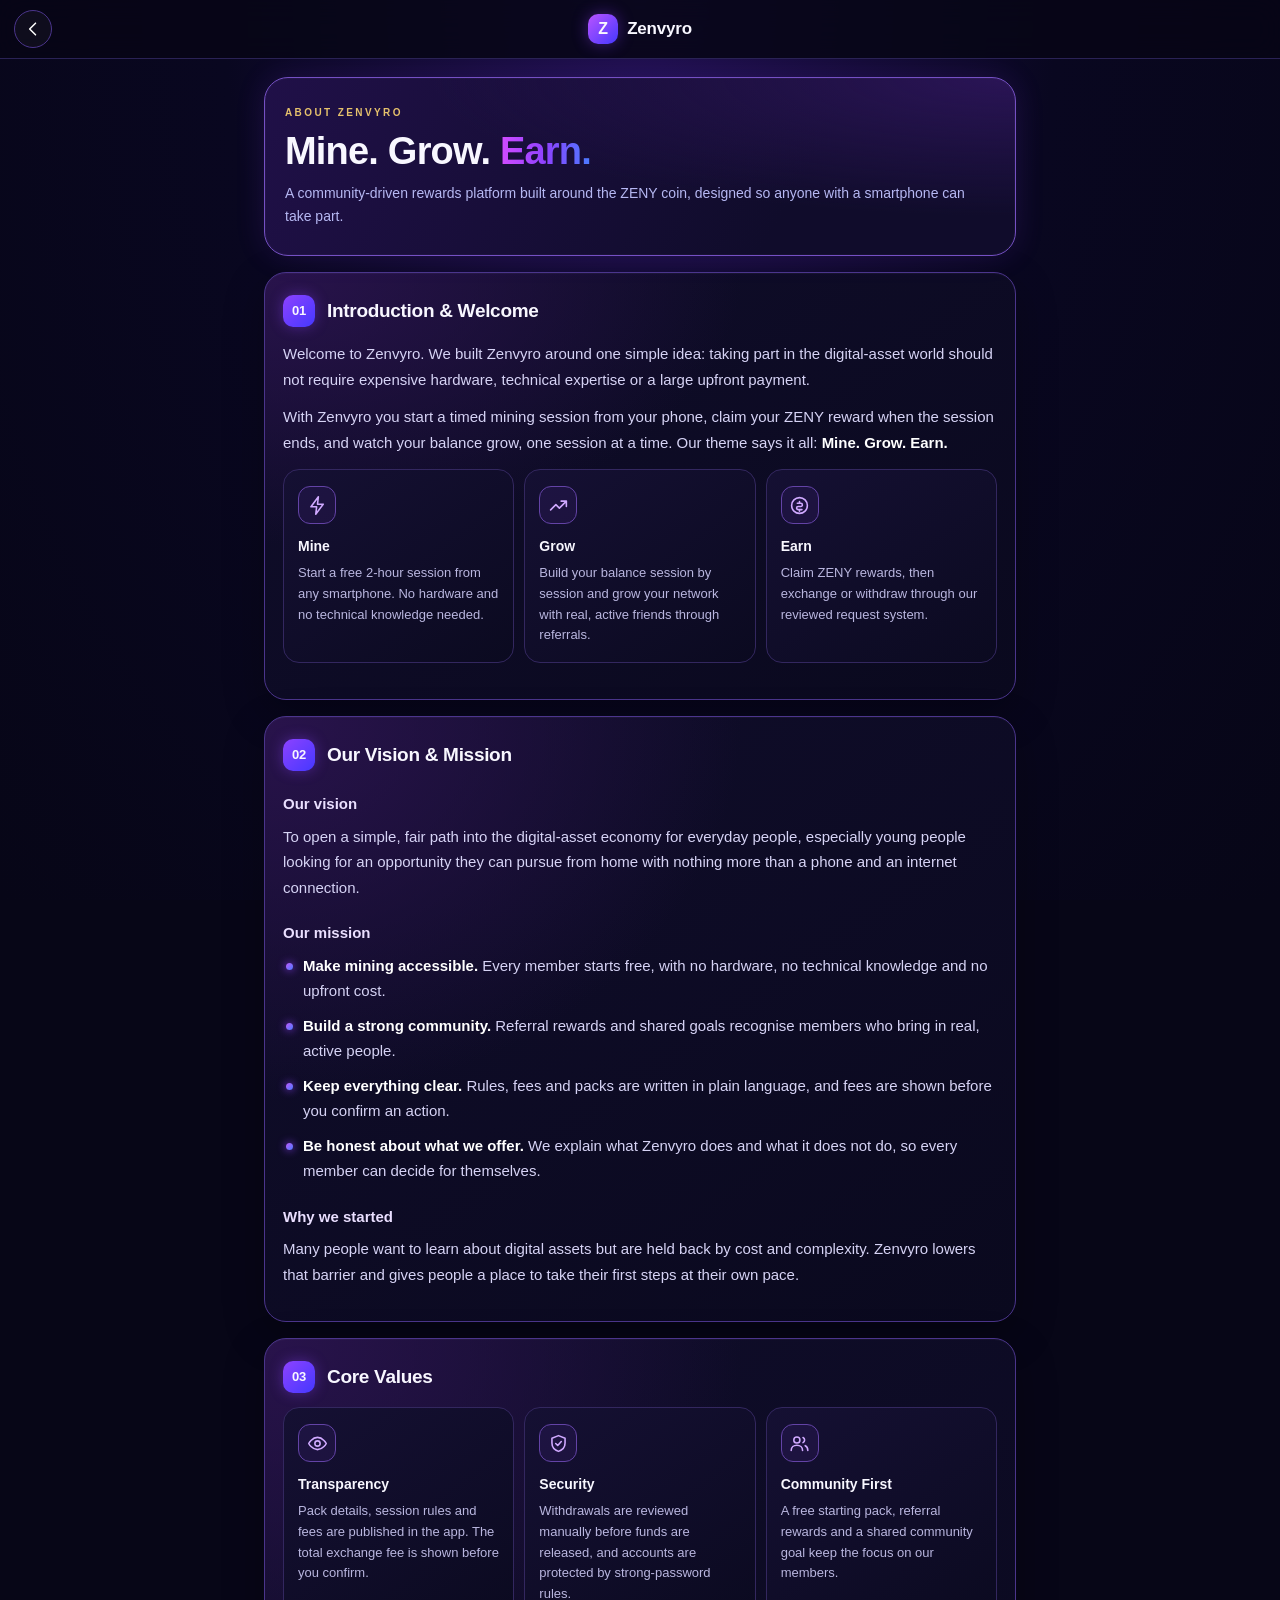
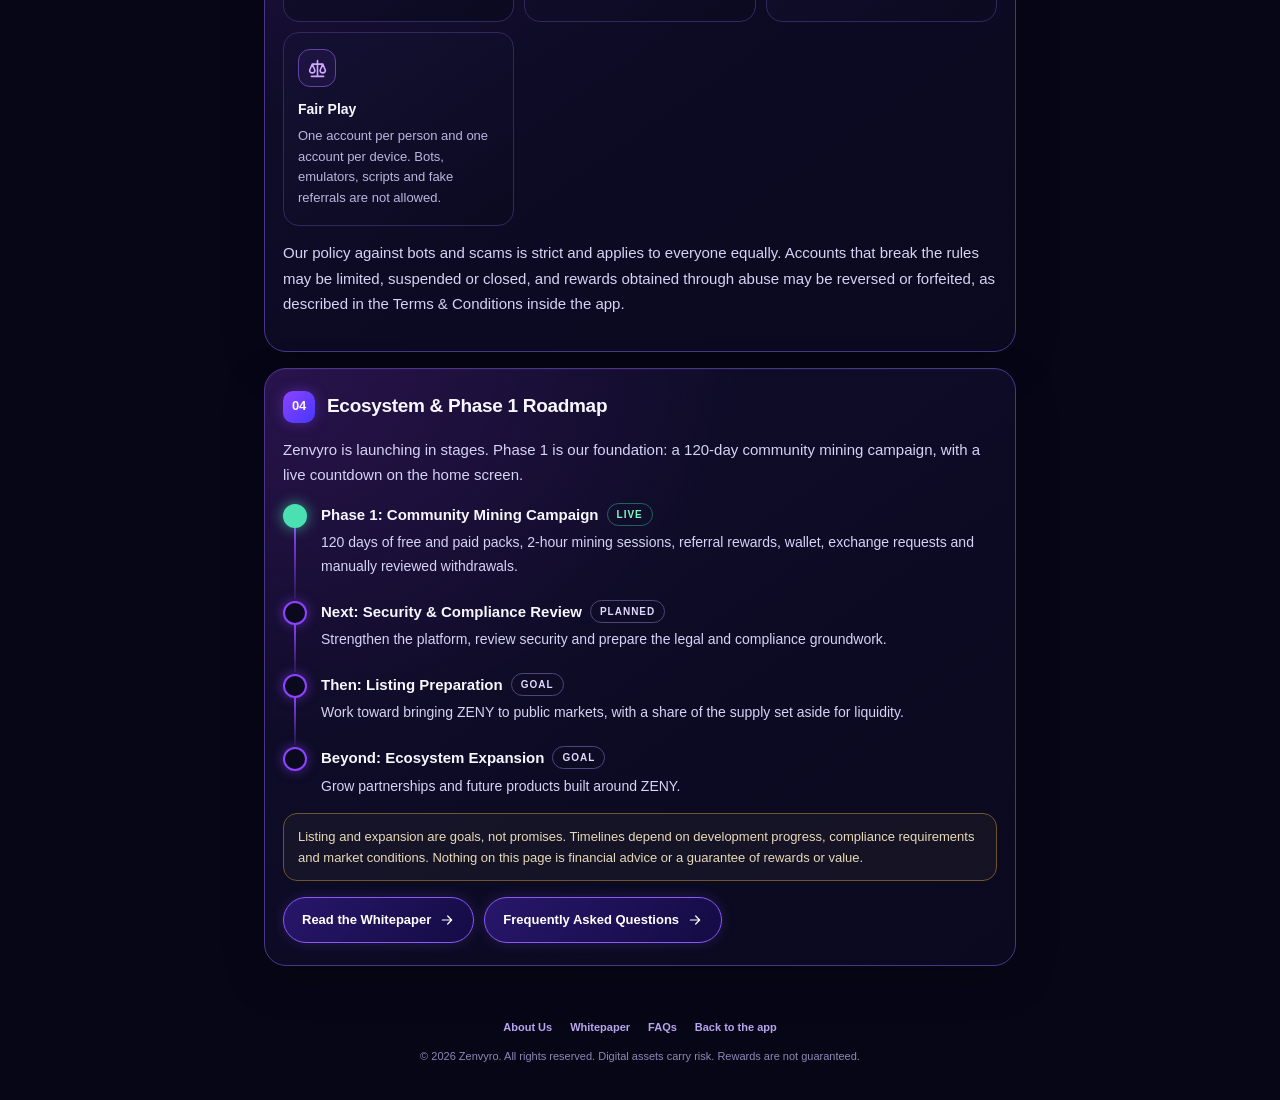
==== about.html @ 91e7bd4b "Add files via upload" ====
<!DOCTYPE html>
<html lang="en">
<head>
<meta charset="utf-8">
<meta name="viewport" content="width=device-width,initial-scale=1,viewport-fit=cover">
<meta name="theme-color" content="#070617">
<title>About Us | Zenvyro</title>
<link rel="stylesheet" href="info-pages.css">
</head>
<body>
<header class="ip-top"><a class="ip-back" href="index.html" aria-label="Back to the app"><svg viewBox="0 0 24 24" fill="none" stroke="currentColor" stroke-width="1.8" stroke-linecap="round" stroke-linejoin="round" aria-hidden="true"><path d="M15 5l-7 7 7 7"/></svg></a><div class="ip-brand"><span class="ip-mark">Z</span>Zenvyro</div><span class="ip-spacer"></span></header>
<main class="ip-wrap">
<section class="ip-hero"><span class="ip-eyebrow">ABOUT ZENVYRO</span><h1>Mine. Grow. <em>Earn.</em></h1><p>A community-driven rewards platform built around the ZENY coin, designed so anyone with a smartphone can take part.</p></section>
<section class="ip-card" id="s1"><h2><span class="ip-num">01</span>Introduction &amp; Welcome</h2>
<p>Welcome to Zenvyro. We built Zenvyro around one simple idea: taking part in the digital-asset world should not require expensive hardware, technical expertise or a large upfront payment.</p>
<p>With Zenvyro you start a timed mining session from your phone, claim your ZENY reward when the session ends, and watch your balance grow, one session at a time. Our theme says it all: <b>Mine. Grow. Earn.</b></p>
<div class="ip-grid"><div class="ip-tile"><span class="ip-ic"><svg viewBox="0 0 24 24" fill="none" stroke="currentColor" stroke-width="1.8" stroke-linecap="round" stroke-linejoin="round" aria-hidden="true"><path d="M13 2 4.5 13.500H11L10 22l8.500-11.500H12z"/></svg></span><b>Mine</b><p>Start a free 2-hour session from any smartphone. No hardware and no technical knowledge needed.</p></div><div class="ip-tile"><span class="ip-ic"><svg viewBox="0 0 24 24" fill="none" stroke="currentColor" stroke-width="1.8" stroke-linecap="round" stroke-linejoin="round" aria-hidden="true"><path d="M3 17l6-6 4 4 8-8M15 7h6v6"/></svg></span><b>Grow</b><p>Build your balance session by session and grow your network with real, active friends through referrals.</p></div><div class="ip-tile"><span class="ip-ic"><svg viewBox="0 0 24 24" fill="none" stroke="currentColor" stroke-width="1.8" stroke-linecap="round" stroke-linejoin="round" aria-hidden="true"><circle cx="12" cy="12" r="9"/><path d="M9.500 9.500h4a1.800 1.800 0 0 1 0 3.600h-3a1.800 1.800 0 0 0 0 3.600h4.300M12 7.500v1.800M12 16.700v1.800"/></svg></span><b>Earn</b><p>Claim ZENY rewards, then exchange or withdraw through our reviewed request system.</p></div></div>
</section>
<section class="ip-card" id="s2"><h2><span class="ip-num">02</span>Our Vision &amp; Mission</h2>
<h3>Our vision</h3>
<p>To open a simple, fair path into the digital-asset economy for everyday people, especially young people looking for an opportunity they can pursue from home with nothing more than a phone and an internet connection.</p>
<h3>Our mission</h3>
<ul><li><b>Make mining accessible.</b> Every member starts free, with no hardware, no technical knowledge and no upfront cost.</li><li><b>Build a strong community.</b> Referral rewards and shared goals recognise members who bring in real, active people.</li><li><b>Keep everything clear.</b> Rules, fees and packs are written in plain language, and fees are shown before you confirm an action.</li><li><b>Be honest about what we offer.</b> We explain what Zenvyro does and what it does not do, so every member can decide for themselves.</li></ul>
<h3>Why we started</h3>
<p>Many people want to learn about digital assets but are held back by cost and complexity. Zenvyro lowers that barrier and gives people a place to take their first steps at their own pace.</p>
</section>
<section class="ip-card" id="s3"><h2><span class="ip-num">03</span>Core Values</h2>
<div class="ip-grid"><div class="ip-tile"><span class="ip-ic"><svg viewBox="0 0 24 24" fill="none" stroke="currentColor" stroke-width="1.8" stroke-linecap="round" stroke-linejoin="round" aria-hidden="true"><path d="M2 12s3.600-7 10-7 10 7 10 7-3.600 7-10 7S2 12 2 12z"/><circle cx="12" cy="12" r="3"/></svg></span><b>Transparency</b><p>Pack details, session rules and fees are published in the app. The total exchange fee is shown before you confirm.</p></div><div class="ip-tile"><span class="ip-ic"><svg viewBox="0 0 24 24" fill="none" stroke="currentColor" stroke-width="1.8" stroke-linecap="round" stroke-linejoin="round" aria-hidden="true"><path d="M12 3l7.500 3v5.500c0 4.600-3.100 8-7.500 9.500-4.400-1.500-7.500-4.900-7.500-9.500V6z"/><path d="M8.800 12l2.300 2.300 4.100-4.600"/></svg></span><b>Security</b><p>Withdrawals are reviewed manually before funds are released, and accounts are protected by strong-password rules.</p></div><div class="ip-tile"><span class="ip-ic"><svg viewBox="0 0 24 24" fill="none" stroke="currentColor" stroke-width="1.8" stroke-linecap="round" stroke-linejoin="round" aria-hidden="true"><circle cx="9" cy="8" r="3.500"/><path d="M2.500 20c0-3.600 2.900-6 6.500-6s6.500 2.400 6.500 6M16 5.200a3.200 3.200 0 0 1 0 5.800M18.500 14.500c2 .8 3 2.700 3 5.500"/></svg></span><b>Community First</b><p>A free starting pack, referral rewards and a shared community goal keep the focus on our members.</p></div><div class="ip-tile"><span class="ip-ic"><svg viewBox="0 0 24 24" fill="none" stroke="currentColor" stroke-width="1.8" stroke-linecap="round" stroke-linejoin="round" aria-hidden="true"><path d="M12 3v18M5 21h14M6 7h12M6 7l-3 7a3 3 0 0 0 6 0zM18 7l-3 7a3 3 0 0 0 6 0z"/></svg></span><b>Fair Play</b><p>One account per person and one account per device. Bots, emulators, scripts and fake referrals are not allowed.</p></div></div>
<p>Our policy against bots and scams is strict and applies to everyone equally. Accounts that break the rules may be limited, suspended or closed, and rewards obtained through abuse may be reversed or forfeited, as described in the Terms &amp; Conditions inside the app.</p>
</section>
<section class="ip-card" id="s4"><h2><span class="ip-num">04</span>Ecosystem &amp; Phase 1 Roadmap</h2>
<p>Zenvyro is launching in stages. Phase 1 is our foundation: a 120-day community mining campaign, with a live countdown on the home screen.</p>
<div class="ip-steps"><div class="ip-step live"><span class="ip-dot"></span><b>Phase 1: Community Mining Campaign<span class="ip-tag">LIVE</span></b><p>120 days of free and paid packs, 2-hour mining sessions, referral rewards, wallet, exchange requests and manually reviewed withdrawals.</p></div><div class="ip-step"><span class="ip-dot"></span><b>Next: Security &amp; Compliance Review<span class="ip-tag">PLANNED</span></b><p>Strengthen the platform, review security and prepare the legal and compliance groundwork.</p></div><div class="ip-step"><span class="ip-dot"></span><b>Then: Listing Preparation<span class="ip-tag">GOAL</span></b><p>Work toward bringing ZENY to public markets, with a share of the supply set aside for liquidity.</p></div><div class="ip-step"><span class="ip-dot"></span><b>Beyond: Ecosystem Expansion<span class="ip-tag">GOAL</span></b><p>Grow partnerships and future products built around ZENY.</p></div></div>
<div class="ip-note">Listing and expansion are goals, not promises. Timelines depend on development progress, compliance requirements and market conditions. Nothing on this page is financial advice or a guarantee of rewards or value.</div>
<div class="ip-cta"><a class="ip-btn" href="whitepaper.html">Read the Whitepaper <svg viewBox="0 0 24 24" fill="none" stroke="currentColor" stroke-width="1.8" stroke-linecap="round" stroke-linejoin="round" aria-hidden="true"><path d="M5 12h14M13 6l6 6-6 6"/></svg></a><a class="ip-btn" href="faq.html">Frequently Asked Questions <svg viewBox="0 0 24 24" fill="none" stroke="currentColor" stroke-width="1.8" stroke-linecap="round" stroke-linejoin="round" aria-hidden="true"><path d="M5 12h14M13 6l6 6-6 6"/></svg></a></div>
</section>

</main>
<footer class="ip-foot"><nav><a href="about.html">About Us</a><a href="whitepaper.html">Whitepaper</a><a href="faq.html">FAQs</a><a href="index.html">Back to the app</a></nav>
<div>&copy; <span id="yr">2026</span> Zenvyro. All rights reserved. Digital assets carry risk. Rewards are not guaranteed.</div></footer>
<script>document.getElementById("yr").textContent=new Date().getFullYear();</script>
</body>
</html>
---- info-pages.css ----
/* Zenvyro information pages (About, FAQs, Whitepaper). New file; the app's own styles are untouched. */
:root{--bg:#070617;--tx:#f8f7ff;--mu:#b6b8f3;--line:#33275f;--gold:#e5c16c;--pu:#8d42ff;--vi:#c05aff}
*{box-sizing:border-box}
html{-webkit-text-size-adjust:100%;scroll-behavior:smooth}
body{margin:0;color:var(--tx);font:15px/1.7 -apple-system,BlinkMacSystemFont,"Segoe UI",Roboto,Helvetica,Arial,sans-serif;background:radial-gradient(ellipse at 50% 0,#211052 0,#090720 46%,#070617 100%) fixed #070617}
a{color:#c69aff}
svg{display:block}
.ip-top{position:sticky;top:0;z-index:10;display:flex;align-items:center;justify-content:space-between;padding:calc(env(safe-area-inset-top,0px) + 10px) 14px 10px;background:#070617dd;backdrop-filter:blur(14px);-webkit-backdrop-filter:blur(14px);border-bottom:1px solid #2a2255}
.ip-back{display:grid;place-items:center;width:38px;height:38px;border:1px solid #4b358c;border-radius:50%;color:#fff;background:#ffffff08}
.ip-back svg{width:20px;height:20px}
.ip-brand{display:flex;align-items:center;gap:9px;font-weight:800;font-size:17px;letter-spacing:-.2px}
.ip-mark{display:grid;place-items:center;width:30px;height:30px;border-radius:10px;font-size:16px;font-weight:900;background:linear-gradient(135deg,#ba53ff,#4538ff);box-shadow:0 0 16px #8d42ff66}
.ip-spacer{width:38px}
.ip-wrap{max-width:780px;margin:0 auto;padding:18px 14px 30px}
.ip-hero{position:relative;overflow:hidden;margin-bottom:16px;padding:26px 20px;border:1px solid #7550c4;border-radius:24px;background:radial-gradient(ellipse at 100% 0,#2a1456 0,transparent 55%),linear-gradient(120deg,#201048,#100c2b 70%);box-shadow:0 0 30px #8d42ff22,inset 0 0 0 1px #ffffff06}
.ip-eyebrow{display:block;color:var(--gold);font-size:10px;font-weight:800;letter-spacing:2.4px}
.ip-hero h1{margin:9px 0 8px;font-size:clamp(26px,7vw,38px);line-height:1.15;letter-spacing:-.8px}
.ip-hero h1 em{font-style:normal;background:linear-gradient(90deg,#d24bff,#8d42ff,#4a7bff);-webkit-background-clip:text;background-clip:text;color:transparent}
.ip-hero p{margin:0;color:var(--mu);font-size:14px}
.ip-card{margin-bottom:16px;padding:22px 18px;border:1px solid #4b358c;border-radius:22px;background:radial-gradient(ellipse at 0 0,#29134c 0,transparent 45%),linear-gradient(145deg,#100d2b,#0a091e);box-shadow:0 14px 40px #0004,inset 0 1px #ffffff08}
.ip-card h2{display:flex;align-items:center;gap:12px;margin:0 0 14px;font-size:19px;line-height:1.3;letter-spacing:-.3px}
.ip-num{display:grid;place-items:center;flex:none;width:32px;height:32px;border-radius:10px;font-size:13px;font-weight:800;background:linear-gradient(135deg,#8d42ff,#4538ff);box-shadow:0 0 14px #8d42ff66}
.ip-card h3{margin:20px 0 7px;font-size:15px;color:#eadfff}
.ip-card p{margin:0 0 12px;color:#d6d3f5}
.ip-card ul{margin:0 0 12px;padding:0;list-style:none}
.ip-card li{position:relative;margin:0 0 9px;padding-left:20px;color:#d6d3f5}
.ip-card li:before{content:"";position:absolute;left:3px;top:.66em;width:7px;height:7px;border-radius:50%;background:linear-gradient(135deg,#c05aff,#4a7bff);box-shadow:0 0 8px #8d42ff}
.ip-card li b,.ip-card p b{color:#fff}
.ip-grid{display:grid;grid-template-columns:repeat(auto-fit,minmax(210px,1fr));gap:10px;margin:14px 0}
.ip-tile{padding:16px 14px;border:1px solid var(--line);border-radius:16px;background:linear-gradient(145deg,#151033,#0b0a20);transition:transform .2s,border-color .2s,box-shadow .2s}
.ip-ic{display:grid;place-items:center;width:38px;height:38px;border:1px solid #6343a6;border-radius:12px;color:#d0a9ff;background:#8d42ff14}
.ip-ic svg{width:21px;height:21px}
.ip-tile b{display:block;margin:11px 0 4px;font-size:14px}
.ip-tile p{margin:0;font-size:13px;line-height:1.6;color:#b9b6df}
@media (hover:hover){.ip-tile:hover{transform:translateY(-3px);border-color:#8d42ff;box-shadow:0 10px 26px #8d42ff33}}
.ip-steps{margin:14px 0 4px}
.ip-step{position:relative;padding:0 0 20px 38px}
.ip-step:before{content:"";position:absolute;left:11px;top:24px;bottom:0;width:2px;background:linear-gradient(#8d42ff,#8d42ff22)}
.ip-step:last-child{padding-bottom:0}.ip-step:last-child:before{display:none}
.ip-dot{position:absolute;left:0;top:2px;width:24px;height:24px;border-radius:50%;border:2px solid #8d42ff;background:#0a091e;box-shadow:0 0 12px #8d42ff88}
.ip-step.live .ip-dot{background:#4be0b2;border-color:#4be0b2;box-shadow:0 0 14px #4be0b2aa}
.ip-step b{display:flex;flex-wrap:wrap;align-items:center;gap:8px;font-size:15px}
.ip-tag{padding:2px 9px;border:1px solid #54427d;border-radius:99px;color:#e3d8ff;font-size:10px;font-weight:800;letter-spacing:1px}
.ip-step.live .ip-tag{color:#7affc0;border-color:#2ee59d66}
.ip-step p{margin:4px 0 0;font-size:14px}
.ip-note{margin:14px 0 0;padding:12px 14px;border:1px solid #70552b;border-radius:14px;background:#e5c16c0b;color:#e7d9b7;font-size:13px;line-height:1.65}
.ip-cta{display:flex;flex-wrap:wrap;gap:10px;margin-top:16px}
.ip-btn{display:inline-flex;align-items:center;gap:8px;padding:11px 18px;border:1px solid #8b57ff;border-radius:99px;color:#fff;text-decoration:none;font-size:13px;font-weight:700;background:linear-gradient(135deg,#3a1f9a99,#1a0c5a99);box-shadow:0 0 14px #8b57ff33}
.ip-btn svg{width:16px;height:16px}
/* FAQs */
.ip-faqh{display:flex;align-items:center;gap:12px;margin:26px 2px 12px;font-size:17px;letter-spacing:-.2px}
.ip-faqh .ip-ic{width:34px;height:34px;border-radius:11px}
.ip-q{margin:0 0 9px;border:1px solid var(--line);border-radius:14px;background:linear-gradient(145deg,#151033,#0b0a20);transition:border-color .2s}
.ip-q[open]{border-color:#6a46c4}
.ip-q summary{display:flex;align-items:center;justify-content:space-between;gap:12px;padding:14px;list-style:none;cursor:pointer;font-weight:700;font-size:14px;line-height:1.5}
.ip-q summary::-webkit-details-marker{display:none}
.ip-q summary svg{flex:none;width:18px;height:18px;color:#c69aff;transition:transform .25s}
.ip-q[open] summary svg{transform:rotate(45deg)}
.ip-a{padding:0 14px 15px;color:#cfcbf2;font-size:14px;line-height:1.7}
/* Whitepaper */
.ip-facts{display:grid;grid-template-columns:repeat(2,minmax(0,1fr));gap:10px;margin-top:18px}
.ip-fact{padding:12px;border:1px solid #4b358c;border-radius:14px;background:#ffffff06}
.ip-fact small{display:block;color:#b9b6df;font-size:10px;letter-spacing:.8px}
.ip-fact b{display:block;margin-top:3px;font-size:16px}
.ip-toc{display:grid;grid-template-columns:1fr;gap:8px}
.ip-toc a{display:flex;align-items:center;gap:12px;padding:12px 14px;border:1px solid var(--line);border-radius:14px;background:linear-gradient(145deg,#151033,#0b0a20);color:#f1ecff;text-decoration:none;font-size:14px;font-weight:600}
.ip-toc a span{display:grid;place-items:center;flex:none;width:28px;height:28px;border-radius:9px;font-size:12px;font-weight:800;background:#8d42ff30;color:#d8b9ff}
.ip-tw{overflow-x:auto;margin:14px 0;border:1px solid var(--line);border-radius:14px;-webkit-overflow-scrolling:touch}
.ip-tw table{width:100%;min-width:560px;border-collapse:collapse;font-size:13px}
.ip-tw th{padding:11px 12px;text-align:left;color:var(--gold);font-size:10px;letter-spacing:1.2px;background:#ffffff06}
.ip-tw td{padding:11px 12px;border-top:1px solid #2a2255;color:#d6d3f5;vertical-align:top}
.ip-tw td:first-child{color:#fff;font-weight:700;white-space:nowrap}
.ip-sw{display:inline-block;width:10px;height:10px;margin-right:8px;border-radius:3px}
/* Tokenomics chart */
.tk{display:grid;grid-template-columns:1fr;gap:20px;align-items:center;margin:16px 0 6px;padding:20px 14px;border:1px solid #4b358c;border-radius:20px;background:radial-gradient(ellipse at 50% 0,#2a1456 0,transparent 60%),linear-gradient(145deg,#120e30,#090820);box-shadow:inset 0 0 40px #8d42ff14}
.tk-chart{position:relative;width:min(100%,320px);aspect-ratio:1;margin:0 auto}
.tk-chart svg{width:100%;height:100%;overflow:visible}
.tk-orbit{fill:none;stroke:#8d42ff55;stroke-width:1;stroke-dasharray:2 7;transform-origin:130px 130px;animation:tkSpin 60s linear infinite}
.tk-in{fill:none;stroke:#ffffff0a}
@keyframes tkSpin{to{transform:rotate(360deg)}}
.tk-s{fill:none;cursor:pointer;outline:none;stroke-width:30;filter:drop-shadow(0 0 6px var(--g));transition:stroke-width .25s,opacity .25s,filter .25s,stroke-dasharray 1.1s cubic-bezier(.2,.8,.2,1)}
.tk.has .tk-s{opacity:.3}
.tk.has .tk-s.on{opacity:1;stroke-width:42;filter:drop-shadow(0 0 16px var(--c))}
.tk-center{position:absolute;inset:0;display:flex;flex-direction:column;align-items:center;justify-content:center;gap:2px;padding:0 24%;text-align:center;pointer-events:none}
.tk-center small{font-size:9px;font-weight:800;letter-spacing:1.6px;color:var(--gold);line-height:1.3}
.tk-center b{font-size:30px;line-height:1.1;letter-spacing:-1px;font-variant-numeric:tabular-nums}
.tk-center b.sm{font-size:19px;letter-spacing:-.5px}
.tk-center span{font-size:11px;color:#c9c4ee;font-variant-numeric:tabular-nums}
.tk-leg{display:grid;gap:8px}
.tk-row{display:flex;align-items:center;gap:12px;width:100%;padding:11px 12px;text-align:left;color:inherit;font:inherit;cursor:pointer;border:1px solid var(--line);border-radius:14px;background:linear-gradient(145deg,#151033,#0b0a20);transition:transform .2s,border-color .2s,box-shadow .2s,opacity .2s}
.tk-row i{flex:none;width:12px;height:12px;border-radius:4px;background:var(--c);box-shadow:0 0 10px var(--g)}
.tk-row div{flex:1;min-width:0}
.tk-row b{display:block;font-size:13px;line-height:1.35}
.tk-row small{display:block;color:#a9a5d6;font-size:11px;font-variant-numeric:tabular-nums}
.tk-row strong{font-size:17px;font-variant-numeric:tabular-nums}
.tk.has .tk-row{opacity:.5}
.tk.has .tk-row.on{opacity:1;transform:translateX(4px);border-color:var(--c);box-shadow:0 0 18px var(--g)}
.tk-row:focus-visible{outline:2px solid #c05aff;outline-offset:2px}
@media (min-width:700px){.tk{grid-template-columns:minmax(0,320px) 1fr;padding:24px}.ip-facts{grid-template-columns:repeat(4,minmax(0,1fr))}.ip-toc{grid-template-columns:1fr 1fr}}
@media (prefers-reduced-motion:reduce){.tk-orbit{animation:none}.tk-s{transition:none}html{scroll-behavior:auto}}
/* footer */
.ip-foot{max-width:780px;margin:0 auto;padding:6px 14px calc(34px + env(safe-area-inset-bottom,0px));text-align:center;color:#8d87b6;font-size:11px;line-height:1.7}
.ip-foot nav{display:flex;flex-wrap:wrap;justify-content:center;gap:6px 18px;margin-bottom:10px}
.ip-foot a{color:#b9a4ee;text-decoration:none;font-weight:600}
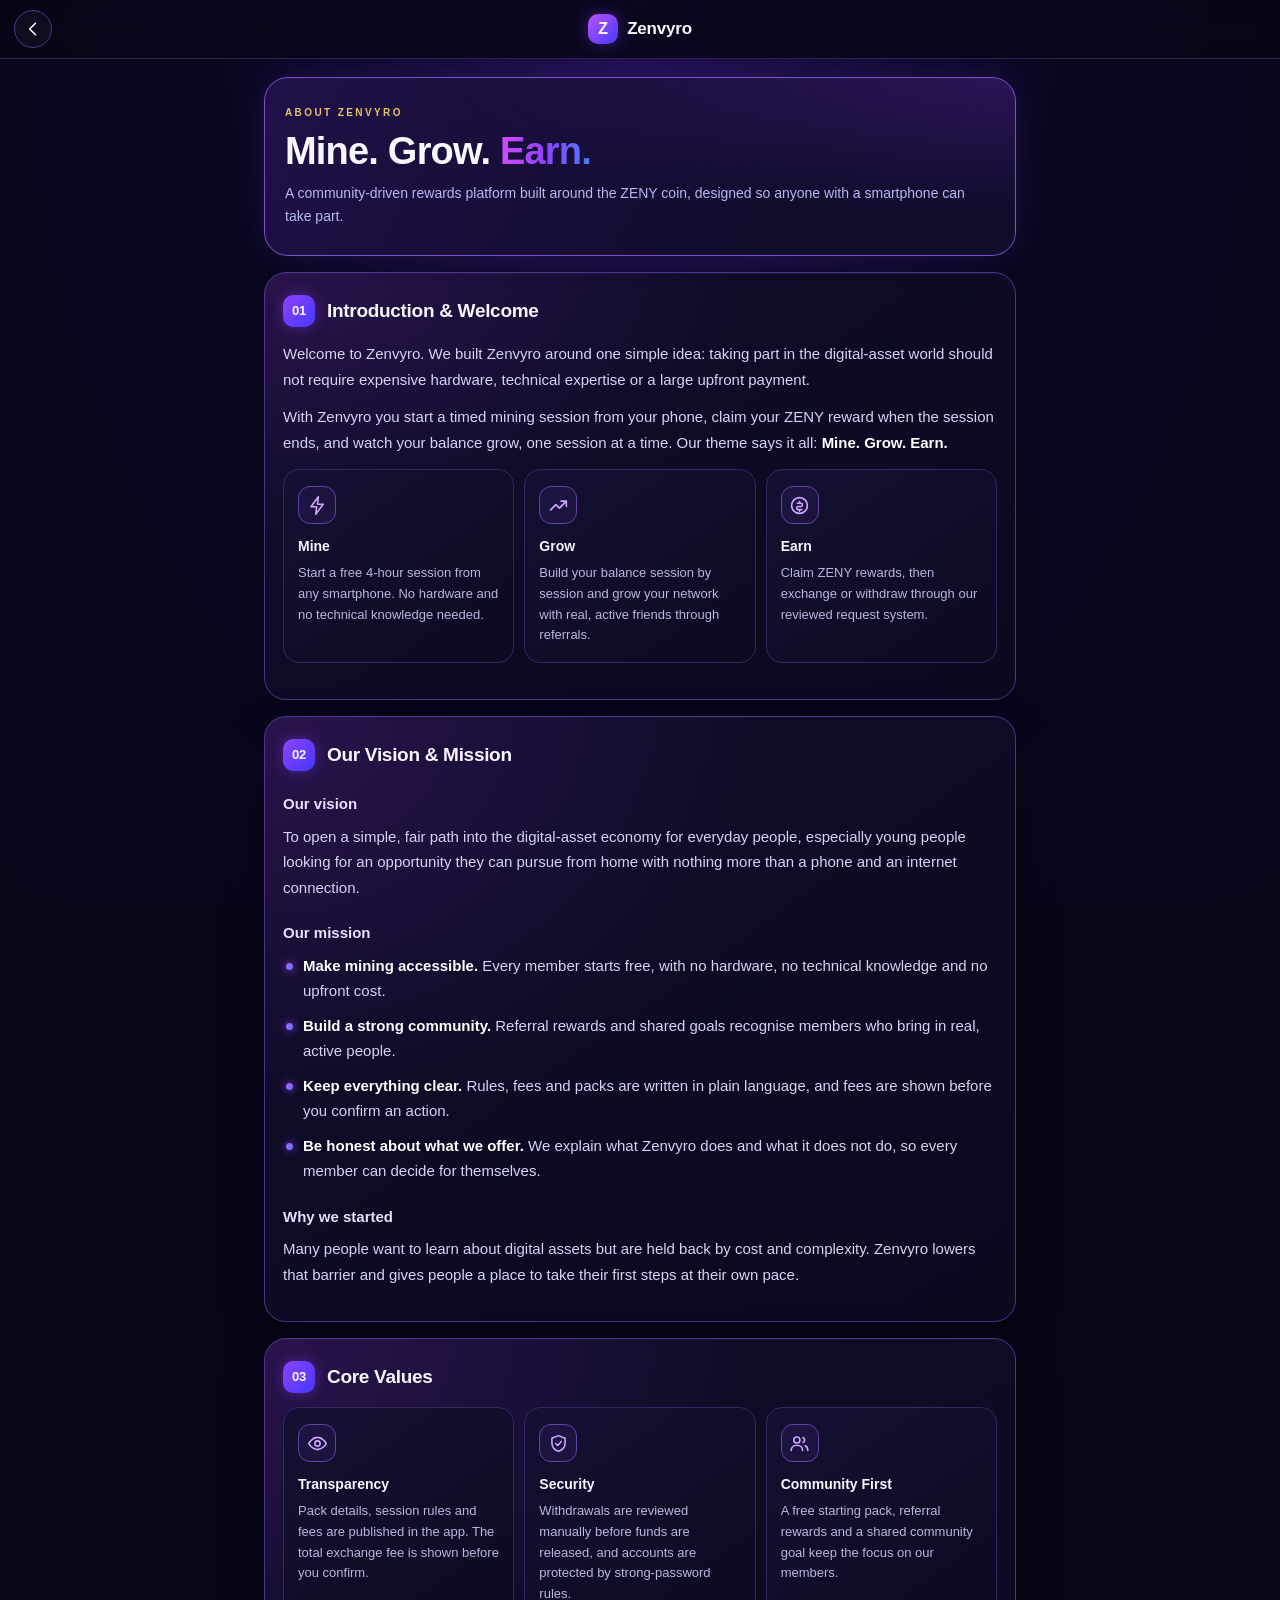
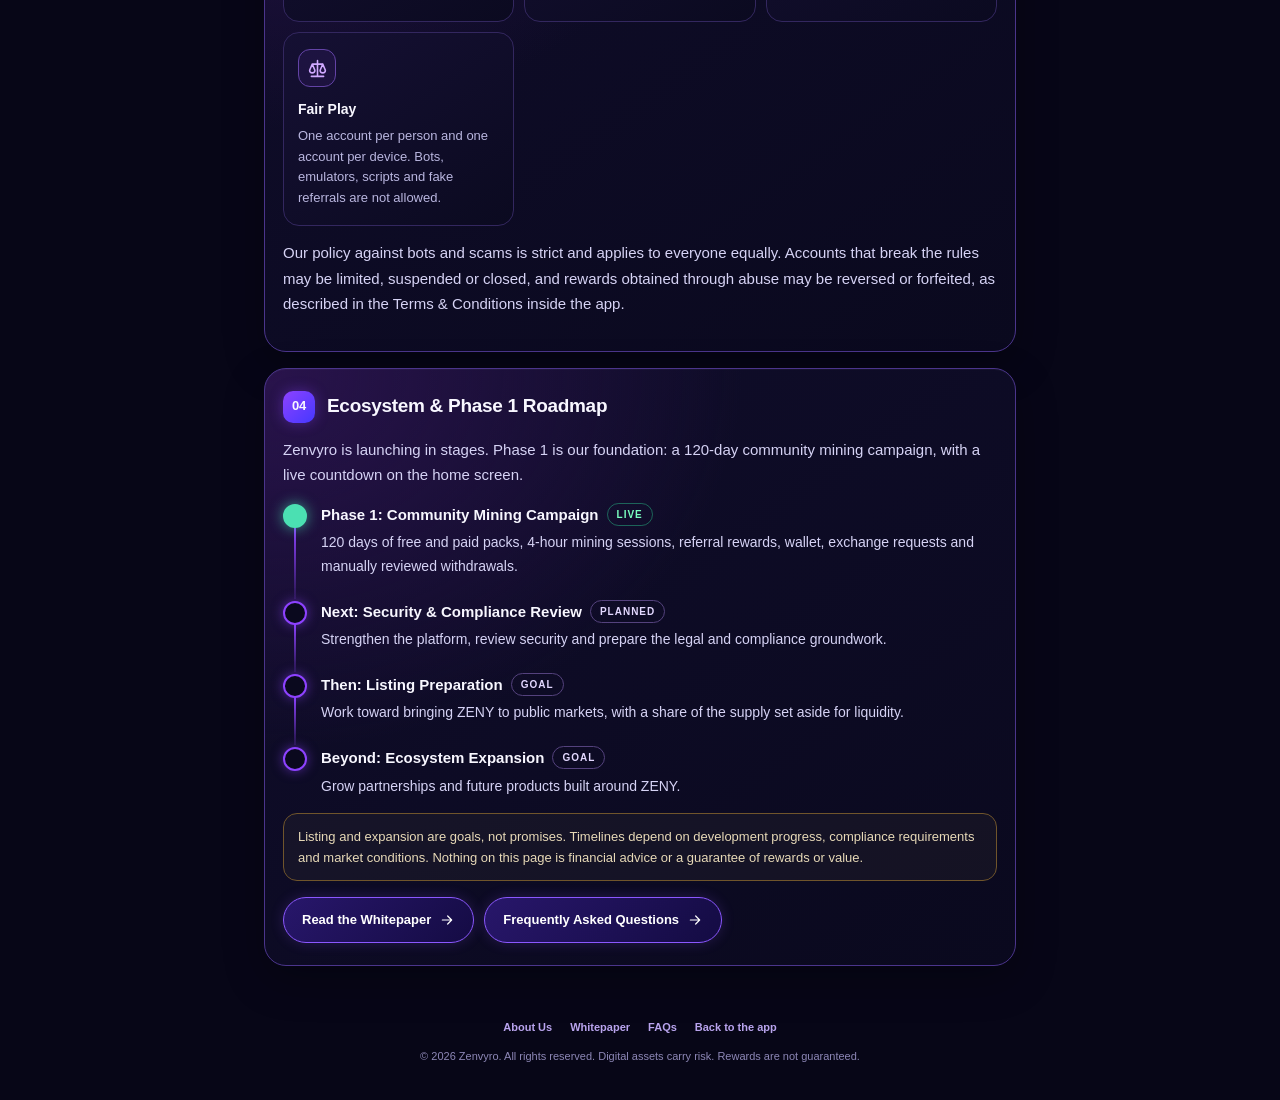
==== commit aa6cb724: "Add files via upload" ====
--- a/about.html
+++ b/about.html
@@ -14,7 +14,7 @@
 <section class="ip-card" id="s1"><h2><span class="ip-num">01</span>Introduction &amp; Welcome</h2>
 <p>Welcome to Zenvyro. We built Zenvyro around one simple idea: taking part in the digital-asset world should not require expensive hardware, technical expertise or a large upfront payment.</p>
 <p>With Zenvyro you start a timed mining session from your phone, claim your ZENY reward when the session ends, and watch your balance grow, one session at a time. Our theme says it all: <b>Mine. Grow. Earn.</b></p>
-<div class="ip-grid"><div class="ip-tile"><span class="ip-ic"><svg viewBox="0 0 24 24" fill="none" stroke="currentColor" stroke-width="1.8" stroke-linecap="round" stroke-linejoin="round" aria-hidden="true"><path d="M13 2 4.5 13.500H11L10 22l8.500-11.500H12z"/></svg></span><b>Mine</b><p>Start a free 2-hour session from any smartphone. No hardware and no technical knowledge needed.</p></div><div class="ip-tile"><span class="ip-ic"><svg viewBox="0 0 24 24" fill="none" stroke="currentColor" stroke-width="1.8" stroke-linecap="round" stroke-linejoin="round" aria-hidden="true"><path d="M3 17l6-6 4 4 8-8M15 7h6v6"/></svg></span><b>Grow</b><p>Build your balance session by session and grow your network with real, active friends through referrals.</p></div><div class="ip-tile"><span class="ip-ic"><svg viewBox="0 0 24 24" fill="none" stroke="currentColor" stroke-width="1.8" stroke-linecap="round" stroke-linejoin="round" aria-hidden="true"><circle cx="12" cy="12" r="9"/><path d="M9.500 9.500h4a1.800 1.800 0 0 1 0 3.600h-3a1.800 1.800 0 0 0 0 3.600h4.300M12 7.500v1.800M12 16.700v1.800"/></svg></span><b>Earn</b><p>Claim ZENY rewards, then exchange or withdraw through our reviewed request system.</p></div></div>
+<div class="ip-grid"><div class="ip-tile"><span class="ip-ic"><svg viewBox="0 0 24 24" fill="none" stroke="currentColor" stroke-width="1.8" stroke-linecap="round" stroke-linejoin="round" aria-hidden="true"><path d="M13 2 4.5 13.500H11L10 22l8.500-11.500H12z"/></svg></span><b>Mine</b><p>Start a free 4-hour session from any smartphone. No hardware and no technical knowledge needed.</p></div><div class="ip-tile"><span class="ip-ic"><svg viewBox="0 0 24 24" fill="none" stroke="currentColor" stroke-width="1.8" stroke-linecap="round" stroke-linejoin="round" aria-hidden="true"><path d="M3 17l6-6 4 4 8-8M15 7h6v6"/></svg></span><b>Grow</b><p>Build your balance session by session and grow your network with real, active friends through referrals.</p></div><div class="ip-tile"><span class="ip-ic"><svg viewBox="0 0 24 24" fill="none" stroke="currentColor" stroke-width="1.8" stroke-linecap="round" stroke-linejoin="round" aria-hidden="true"><circle cx="12" cy="12" r="9"/><path d="M9.500 9.500h4a1.800 1.800 0 0 1 0 3.600h-3a1.800 1.800 0 0 0 0 3.600h4.300M12 7.500v1.800M12 16.700v1.800"/></svg></span><b>Earn</b><p>Claim ZENY rewards, then exchange or withdraw through our reviewed request system.</p></div></div>
 </section>
 <section class="ip-card" id="s2"><h2><span class="ip-num">02</span>Our Vision &amp; Mission</h2>
 <h3>Our vision</h3>
@@ -30,7 +30,7 @@
 </section>
 <section class="ip-card" id="s4"><h2><span class="ip-num">04</span>Ecosystem &amp; Phase 1 Roadmap</h2>
 <p>Zenvyro is launching in stages. Phase 1 is our foundation: a 120-day community mining campaign, with a live countdown on the home screen.</p>
-<div class="ip-steps"><div class="ip-step live"><span class="ip-dot"></span><b>Phase 1: Community Mining Campaign<span class="ip-tag">LIVE</span></b><p>120 days of free and paid packs, 2-hour mining sessions, referral rewards, wallet, exchange requests and manually reviewed withdrawals.</p></div><div class="ip-step"><span class="ip-dot"></span><b>Next: Security &amp; Compliance Review<span class="ip-tag">PLANNED</span></b><p>Strengthen the platform, review security and prepare the legal and compliance groundwork.</p></div><div class="ip-step"><span class="ip-dot"></span><b>Then: Listing Preparation<span class="ip-tag">GOAL</span></b><p>Work toward bringing ZENY to public markets, with a share of the supply set aside for liquidity.</p></div><div class="ip-step"><span class="ip-dot"></span><b>Beyond: Ecosystem Expansion<span class="ip-tag">GOAL</span></b><p>Grow partnerships and future products built around ZENY.</p></div></div>
+<div class="ip-steps"><div class="ip-step live"><span class="ip-dot"></span><b>Phase 1: Community Mining Campaign<span class="ip-tag">LIVE</span></b><p>120 days of free and paid packs, 4-hour mining sessions, referral rewards, wallet, exchange requests and manually reviewed withdrawals.</p></div><div class="ip-step"><span class="ip-dot"></span><b>Next: Security &amp; Compliance Review<span class="ip-tag">PLANNED</span></b><p>Strengthen the platform, review security and prepare the legal and compliance groundwork.</p></div><div class="ip-step"><span class="ip-dot"></span><b>Then: Listing Preparation<span class="ip-tag">GOAL</span></b><p>Work toward bringing ZENY to public markets, with a share of the supply set aside for liquidity.</p></div><div class="ip-step"><span class="ip-dot"></span><b>Beyond: Ecosystem Expansion<span class="ip-tag">GOAL</span></b><p>Grow partnerships and future products built around ZENY.</p></div></div>
 <div class="ip-note">Listing and expansion are goals, not promises. Timelines depend on development progress, compliance requirements and market conditions. Nothing on this page is financial advice or a guarantee of rewards or value.</div>
 <div class="ip-cta"><a class="ip-btn" href="whitepaper.html">Read the Whitepaper <svg viewBox="0 0 24 24" fill="none" stroke="currentColor" stroke-width="1.8" stroke-linecap="round" stroke-linejoin="round" aria-hidden="true"><path d="M5 12h14M13 6l6 6-6 6"/></svg></a><a class="ip-btn" href="faq.html">Frequently Asked Questions <svg viewBox="0 0 24 24" fill="none" stroke="currentColor" stroke-width="1.8" stroke-linecap="round" stroke-linejoin="round" aria-hidden="true"><path d="M5 12h14M13 6l6 6-6 6"/></svg></a></div>
 </section>
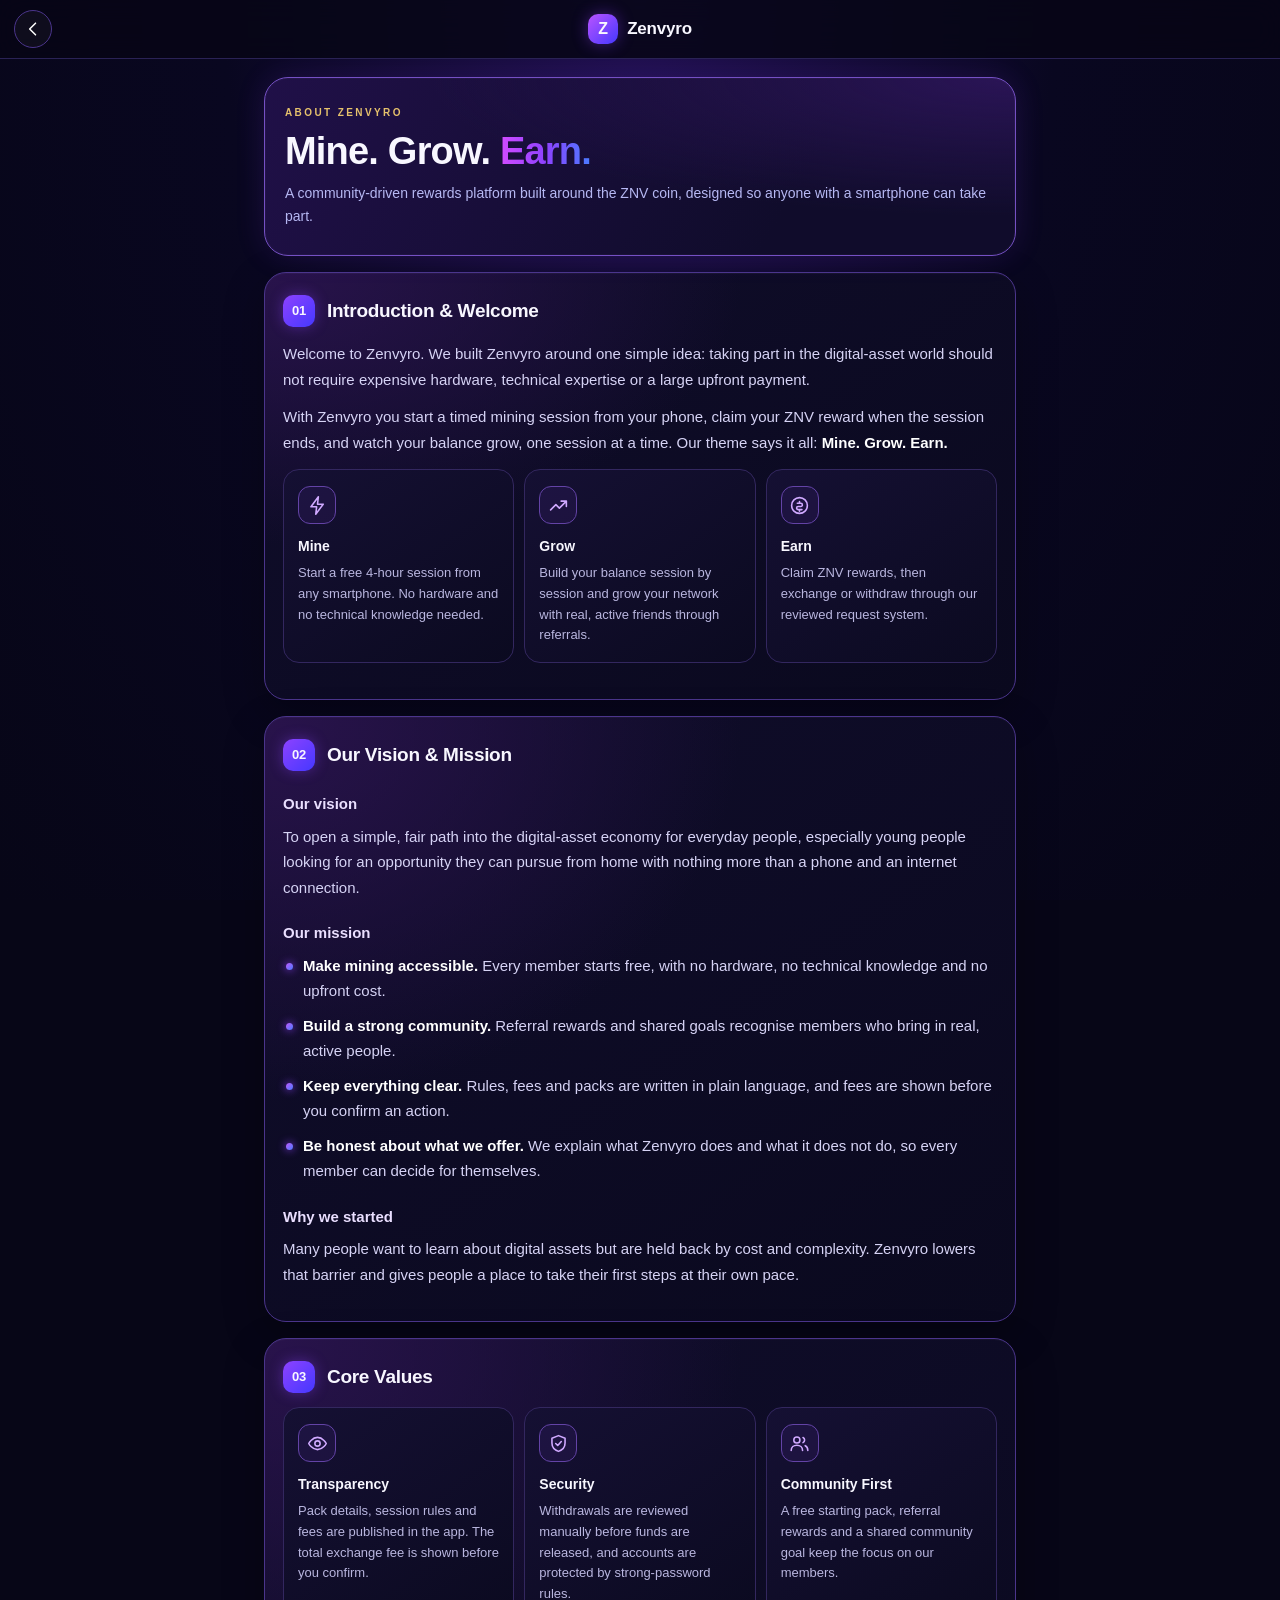
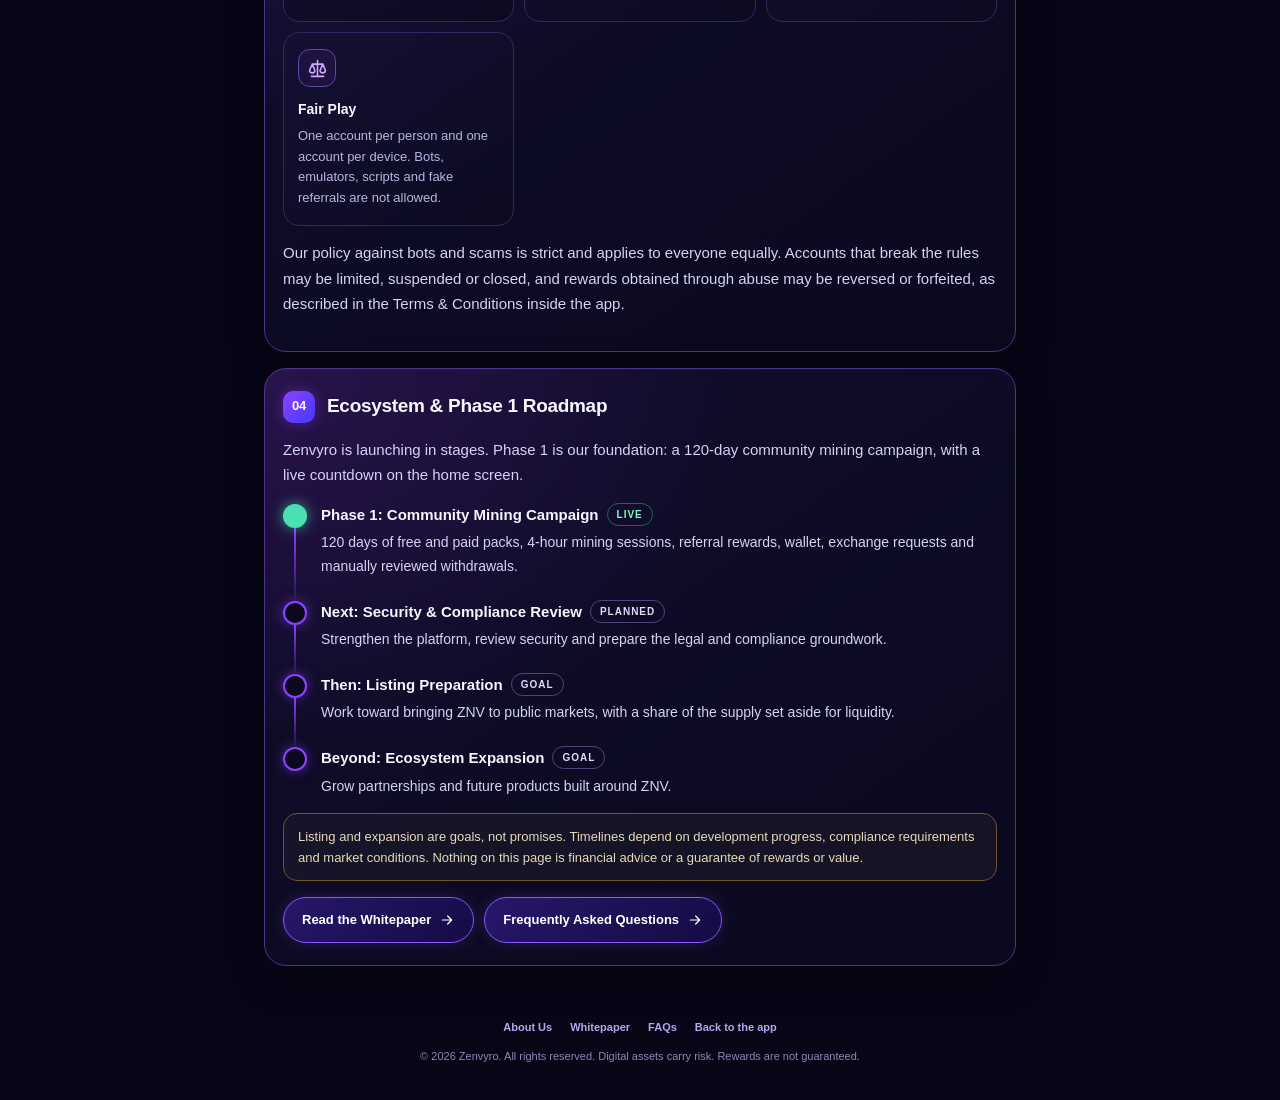
==== commit 2f623cf1: "Add files via upload" ====
--- a/about.html
+++ b/about.html
@@ -10,11 +10,11 @@
 <body>
 <header class="ip-top"><a class="ip-back" href="index.html" aria-label="Back to the app"><svg viewBox="0 0 24 24" fill="none" stroke="currentColor" stroke-width="1.8" stroke-linecap="round" stroke-linejoin="round" aria-hidden="true"><path d="M15 5l-7 7 7 7"/></svg></a><div class="ip-brand"><span class="ip-mark">Z</span>Zenvyro</div><span class="ip-spacer"></span></header>
 <main class="ip-wrap">
-<section class="ip-hero"><span class="ip-eyebrow">ABOUT ZENVYRO</span><h1>Mine. Grow. <em>Earn.</em></h1><p>A community-driven rewards platform built around the ZENY coin, designed so anyone with a smartphone can take part.</p></section>
+<section class="ip-hero"><span class="ip-eyebrow">ABOUT ZENVYRO</span><h1>Mine. Grow. <em>Earn.</em></h1><p>A community-driven rewards platform built around the ZNV coin, designed so anyone with a smartphone can take part.</p></section>
 <section class="ip-card" id="s1"><h2><span class="ip-num">01</span>Introduction &amp; Welcome</h2>
 <p>Welcome to Zenvyro. We built Zenvyro around one simple idea: taking part in the digital-asset world should not require expensive hardware, technical expertise or a large upfront payment.</p>
-<p>With Zenvyro you start a timed mining session from your phone, claim your ZENY reward when the session ends, and watch your balance grow, one session at a time. Our theme says it all: <b>Mine. Grow. Earn.</b></p>
-<div class="ip-grid"><div class="ip-tile"><span class="ip-ic"><svg viewBox="0 0 24 24" fill="none" stroke="currentColor" stroke-width="1.8" stroke-linecap="round" stroke-linejoin="round" aria-hidden="true"><path d="M13 2 4.5 13.500H11L10 22l8.500-11.500H12z"/></svg></span><b>Mine</b><p>Start a free 4-hour session from any smartphone. No hardware and no technical knowledge needed.</p></div><div class="ip-tile"><span class="ip-ic"><svg viewBox="0 0 24 24" fill="none" stroke="currentColor" stroke-width="1.8" stroke-linecap="round" stroke-linejoin="round" aria-hidden="true"><path d="M3 17l6-6 4 4 8-8M15 7h6v6"/></svg></span><b>Grow</b><p>Build your balance session by session and grow your network with real, active friends through referrals.</p></div><div class="ip-tile"><span class="ip-ic"><svg viewBox="0 0 24 24" fill="none" stroke="currentColor" stroke-width="1.8" stroke-linecap="round" stroke-linejoin="round" aria-hidden="true"><circle cx="12" cy="12" r="9"/><path d="M9.500 9.500h4a1.800 1.800 0 0 1 0 3.600h-3a1.800 1.800 0 0 0 0 3.600h4.300M12 7.500v1.800M12 16.700v1.800"/></svg></span><b>Earn</b><p>Claim ZENY rewards, then exchange or withdraw through our reviewed request system.</p></div></div>
+<p>With Zenvyro you start a timed mining session from your phone, claim your ZNV reward when the session ends, and watch your balance grow, one session at a time. Our theme says it all: <b>Mine. Grow. Earn.</b></p>
+<div class="ip-grid"><div class="ip-tile"><span class="ip-ic"><svg viewBox="0 0 24 24" fill="none" stroke="currentColor" stroke-width="1.8" stroke-linecap="round" stroke-linejoin="round" aria-hidden="true"><path d="M13 2 4.5 13.500H11L10 22l8.500-11.500H12z"/></svg></span><b>Mine</b><p>Start a free 4-hour session from any smartphone. No hardware and no technical knowledge needed.</p></div><div class="ip-tile"><span class="ip-ic"><svg viewBox="0 0 24 24" fill="none" stroke="currentColor" stroke-width="1.8" stroke-linecap="round" stroke-linejoin="round" aria-hidden="true"><path d="M3 17l6-6 4 4 8-8M15 7h6v6"/></svg></span><b>Grow</b><p>Build your balance session by session and grow your network with real, active friends through referrals.</p></div><div class="ip-tile"><span class="ip-ic"><svg viewBox="0 0 24 24" fill="none" stroke="currentColor" stroke-width="1.8" stroke-linecap="round" stroke-linejoin="round" aria-hidden="true"><circle cx="12" cy="12" r="9"/><path d="M9.500 9.500h4a1.800 1.800 0 0 1 0 3.600h-3a1.800 1.800 0 0 0 0 3.600h4.300M12 7.500v1.800M12 16.700v1.800"/></svg></span><b>Earn</b><p>Claim ZNV rewards, then exchange or withdraw through our reviewed request system.</p></div></div>
 </section>
 <section class="ip-card" id="s2"><h2><span class="ip-num">02</span>Our Vision &amp; Mission</h2>
 <h3>Our vision</h3>
@@ -30,7 +30,7 @@
 </section>
 <section class="ip-card" id="s4"><h2><span class="ip-num">04</span>Ecosystem &amp; Phase 1 Roadmap</h2>
 <p>Zenvyro is launching in stages. Phase 1 is our foundation: a 120-day community mining campaign, with a live countdown on the home screen.</p>
-<div class="ip-steps"><div class="ip-step live"><span class="ip-dot"></span><b>Phase 1: Community Mining Campaign<span class="ip-tag">LIVE</span></b><p>120 days of free and paid packs, 4-hour mining sessions, referral rewards, wallet, exchange requests and manually reviewed withdrawals.</p></div><div class="ip-step"><span class="ip-dot"></span><b>Next: Security &amp; Compliance Review<span class="ip-tag">PLANNED</span></b><p>Strengthen the platform, review security and prepare the legal and compliance groundwork.</p></div><div class="ip-step"><span class="ip-dot"></span><b>Then: Listing Preparation<span class="ip-tag">GOAL</span></b><p>Work toward bringing ZENY to public markets, with a share of the supply set aside for liquidity.</p></div><div class="ip-step"><span class="ip-dot"></span><b>Beyond: Ecosystem Expansion<span class="ip-tag">GOAL</span></b><p>Grow partnerships and future products built around ZENY.</p></div></div>
+<div class="ip-steps"><div class="ip-step live"><span class="ip-dot"></span><b>Phase 1: Community Mining Campaign<span class="ip-tag">LIVE</span></b><p>120 days of free and paid packs, 4-hour mining sessions, referral rewards, wallet, exchange requests and manually reviewed withdrawals.</p></div><div class="ip-step"><span class="ip-dot"></span><b>Next: Security &amp; Compliance Review<span class="ip-tag">PLANNED</span></b><p>Strengthen the platform, review security and prepare the legal and compliance groundwork.</p></div><div class="ip-step"><span class="ip-dot"></span><b>Then: Listing Preparation<span class="ip-tag">GOAL</span></b><p>Work toward bringing ZNV to public markets, with a share of the supply set aside for liquidity.</p></div><div class="ip-step"><span class="ip-dot"></span><b>Beyond: Ecosystem Expansion<span class="ip-tag">GOAL</span></b><p>Grow partnerships and future products built around ZNV.</p></div></div>
 <div class="ip-note">Listing and expansion are goals, not promises. Timelines depend on development progress, compliance requirements and market conditions. Nothing on this page is financial advice or a guarantee of rewards or value.</div>
 <div class="ip-cta"><a class="ip-btn" href="whitepaper.html">Read the Whitepaper <svg viewBox="0 0 24 24" fill="none" stroke="currentColor" stroke-width="1.8" stroke-linecap="round" stroke-linejoin="round" aria-hidden="true"><path d="M5 12h14M13 6l6 6-6 6"/></svg></a><a class="ip-btn" href="faq.html">Frequently Asked Questions <svg viewBox="0 0 24 24" fill="none" stroke="currentColor" stroke-width="1.8" stroke-linecap="round" stroke-linejoin="round" aria-hidden="true"><path d="M5 12h14M13 6l6 6-6 6"/></svg></a></div>
 </section>
